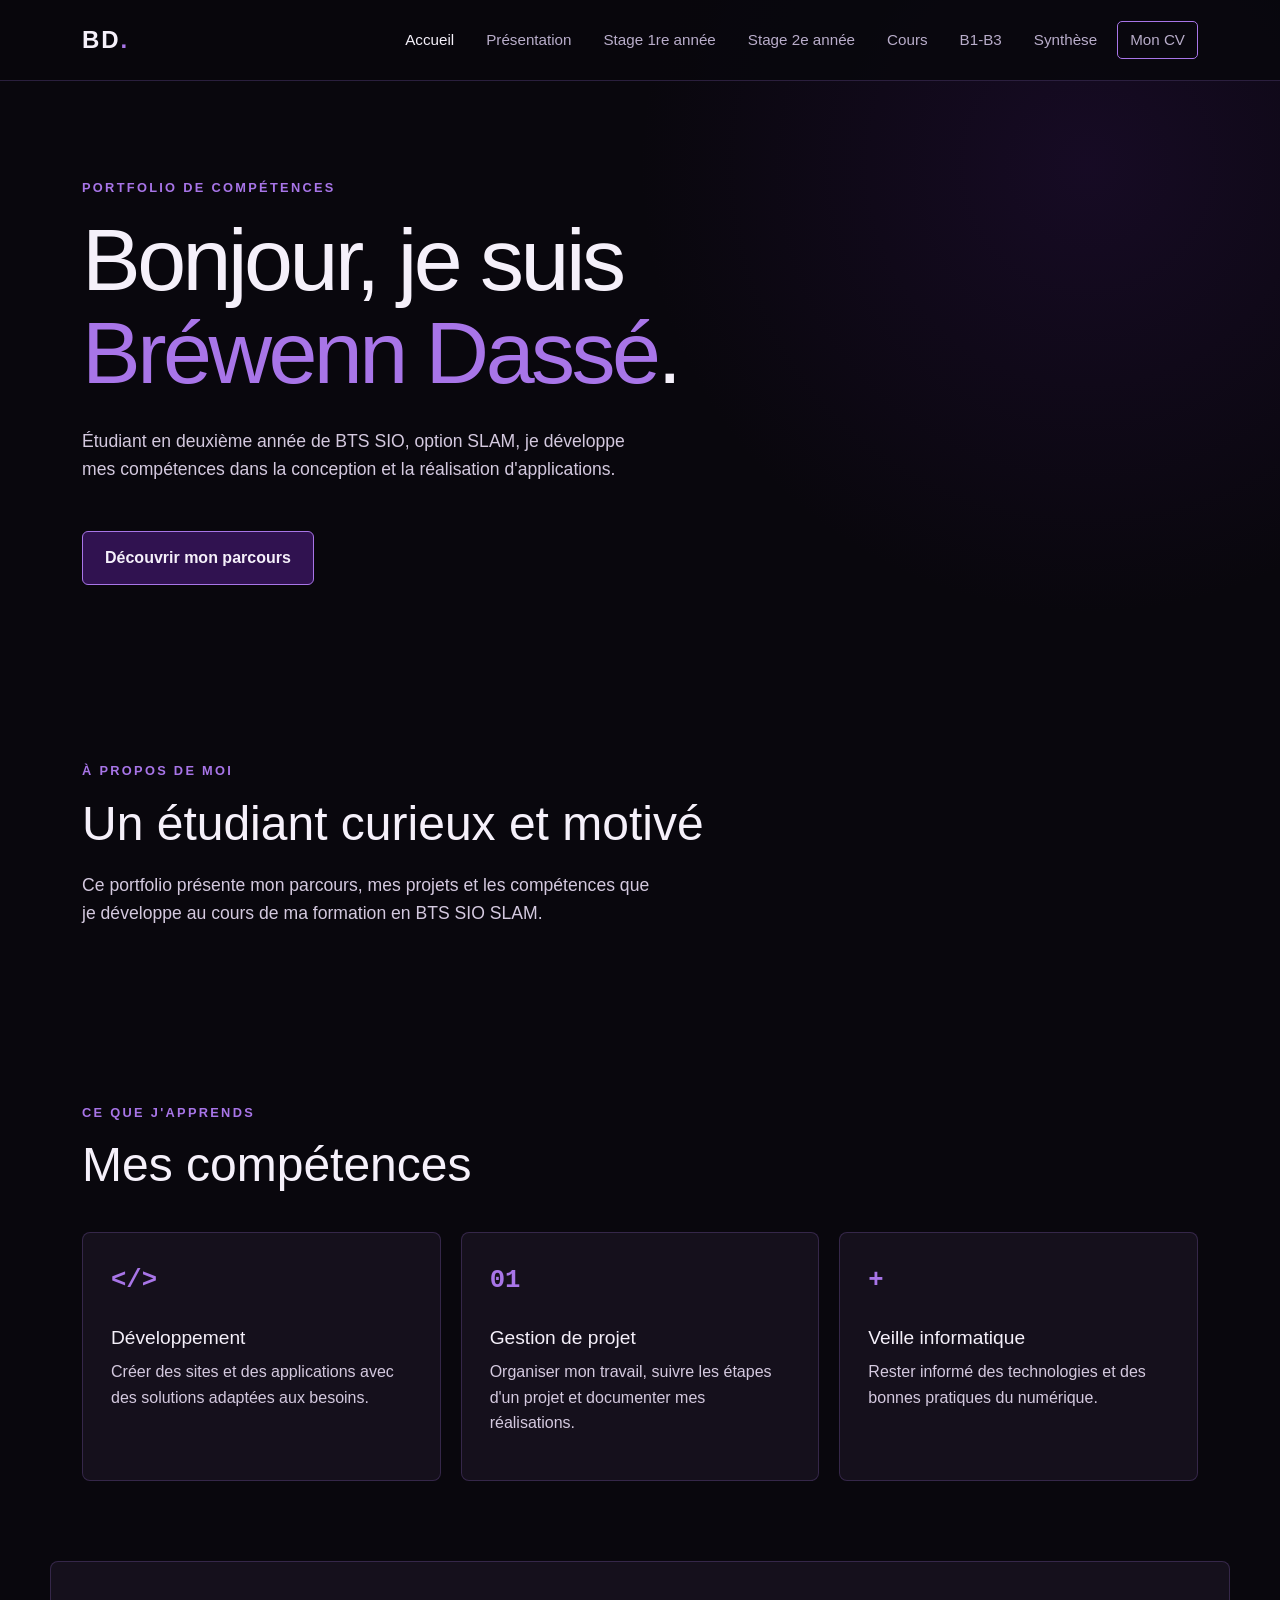
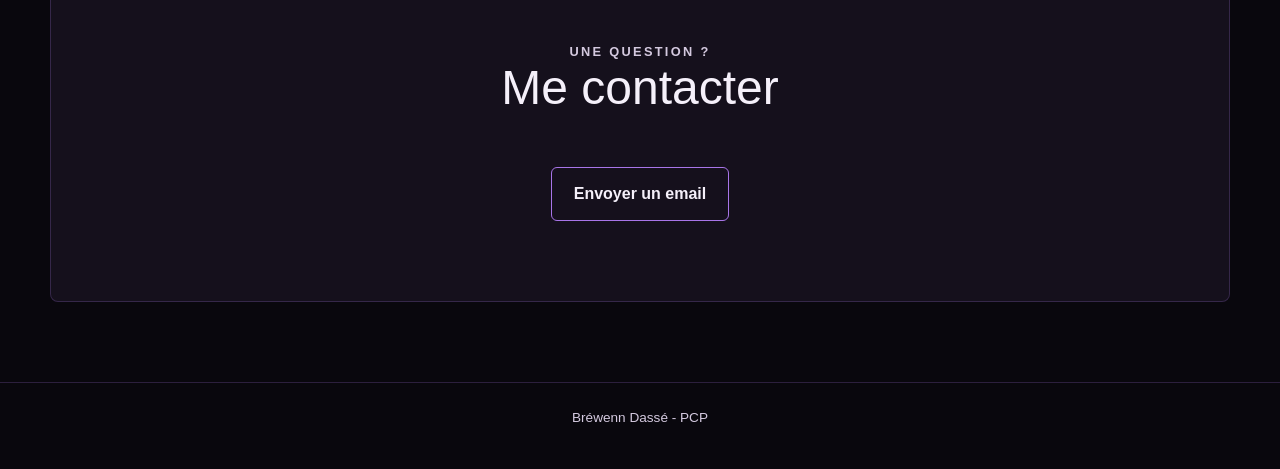
==== index.html @ d19f8ab7 "Modif Barre Recherche" ====
<!DOCTYPE html>
<html lang="fr">
<head>
    <meta charset="UTF-8">
    <meta name="viewport" content="width=device-width, initial-scale=1.0">
    <meta name="description" content="Portfolio de compétences de Bréwenn Dassé, étudiant en BTS SIO SLAM.">
    <title>Bréwenn Dassé | Portfolio de compétences</title>
    <link href="https://cdn.jsdelivr.net/npm/bootstrap@5.3.3/dist/css/bootstrap.min.css" rel="stylesheet">
    <link rel="stylesheet" href="style.css">
</head>

<body>
    <header class="site-header navbar navbar-expand-lg">
        <div class="container">
            <a class="logo navbar-brand" href="index.html">BD<span>.</span></a>
            <button class="navbar-toggler" type="button" data-bs-toggle="collapse" data-bs-target="#main-navigation" aria-controls="main-navigation" aria-expanded="false" aria-label="Afficher la navigation">
                <span class="navbar-toggler-icon"></span>
            </button>
            <nav class="collapse navbar-collapse" id="main-navigation" aria-label="Navigation principale">
                <div class="navbar-nav ms-auto align-items-lg-center gap-lg-2">
                    <a class="nav-link active" href="index.html" aria-current="page">Accueil</a>
                    <a class="nav-link" href="presentation.html">Présentation</a>
                    <a class="nav-link" href="stage-premiere-annee.html">Stage 1re année</a>
                    <a class="nav-link" href="stage-deuxieme-annee.html">Stage 2e année</a>
                    <a class="nav-link" href="cours.html">Cours</a>
                    <a class="nav-link" href="tableau-competences.html">B1-B3</a>
                    <a class="nav-link" href="tableau-synthese.html">Synthèse</a>
                    <a class="nav-cv nav-link" href="documents/CV_BrewennDasse.pdf" download>Mon CV</a>
                </div>
            </nav>
        </div>
    </header>

    <main>
        <section class="hero" id="accueil">
            <div class="hero-content">
                <p class="eyebrow">Portfolio de compétences</p>
                <h1>Bonjour, je suis <span>Bréwenn Dassé</span>.</h1>
                <p class="hero-text">
                    Étudiant en deuxième année de BTS SIO, option SLAM,
                    je développe mes compétences dans la conception et la
                    réalisation d'applications.
                </p>
                <a class="button" href="presentation.html">Découvrir mon parcours</a>
            </div>
        </section>

        <section class="section" id="profil">
            <p class="eyebrow">À propos de moi</p>
            <h2>Un étudiant curieux et motivé</h2>
            <p class="section-intro">
                Ce portfolio présente mon parcours, mes projets et les
                compétences que je développe au cours de ma formation en BTS
                SIO SLAM.
            </p>
        </section>

        <section class="section" id="competences">
            <p class="eyebrow">Ce que j'apprends</p>
            <h2>Mes compétences</h2>
            <div class="cards">
                <article class="card">
                    <div class="card-icon" aria-hidden="true">&lt;/&gt;</div>
                    <h3>Développement</h3>
                    <p>Créer des sites et des applications avec des solutions adaptées aux besoins.</p>
                </article>
                <article class="card">
                    <div class="card-icon" aria-hidden="true">01</div>
                    <h3>Gestion de projet</h3>
                    <p>Organiser mon travail, suivre les étapes d'un projet et documenter mes réalisations.</p>
                </article>
                <article class="card">
                    <div class="card-icon" aria-hidden="true">+</div>
                    <h3>Veille informatique</h3>
                    <p>Rester informé des technologies et des bonnes pratiques du numérique.</p>
                </article>
            </div>
        </section>

        <section class="contact section" id="contact">
            <p class="eyebrow">Une question ?</p>
            <h2>Me contacter</h2>
            <a class="button button-secondary" href="mailto:brewenndasse2@gmail.com">Envoyer un email</a>
        </section>
    </main>

    <footer class="site-footer">
        <p>Bréwenn Dassé - PCP</p>
    </footer>
    <script src="https://cdn.jsdelivr.net/npm/bootstrap@5.3.3/dist/js/bootstrap.bundle.min.js"></script>
</body>
</html>
---- style.css ----
:root {
    --background: #09070d;
    --surface: #15101c;
    --surface-light: #21172c;
    --violet: rgb(48, 18, 80);
    --violet-light: #a875e8;
    --text: #f5f0fa;
    --muted: #b9adca;
    --border: rgba(168, 117, 232, 0.22);
}

* {
    box-sizing: border-box;
    margin: 0;
    padding: 0;
}

html {
    scroll-behavior: smooth;
}

body {
    background:
        radial-gradient(circle at 85% 8%, rgba(48, 18, 80, 0.35), transparent 28rem),
        var(--background);
    color: var(--text);
    font-family: Arial, Helvetica, sans-serif;
    line-height: 1.6;
}

h1,
h2,
h3 {
    color: var(--text);
}

p {
    color: #d4c9df;
}

a {
    color: inherit;
    text-decoration: none;
}

.site-header {
    background: rgba(9, 7, 13, 0.88);
    border-bottom: 1px solid var(--border);
    padding: 16px 0;
    position: sticky;
    top: 0;
    z-index: 10;
}

.logo {
    color: var(--text);
    font-size: 1.5rem;
    font-weight: 700;
    letter-spacing: 0.08em;
}

.navbar-toggler {
    border-color: var(--border);
}

.navbar-toggler-icon {
    filter: invert(1);
}

.logo span,
h1 span {
    color: var(--violet-light);
}

.navbar .nav-link {
    align-items: center;
    color: var(--muted);
    display: flex;
    font-size: 0.95rem;
    justify-content: center;
    min-height: 38px;
    padding: 8px 12px !important;
    transition: color 0.2s ease;
    white-space: nowrap;
}

.navbar .nav-link:hover,
.navbar .nav-link:focus,
.navbar .nav-link.active {
    color: var(--text);
}

.nav-cv {
    align-items: center;
    border: 1px solid var(--violet-light);
    border-radius: 5px;
    color: var(--text);
    display: inline-flex !important;
    height: 38px;
    justify-content: center;
    min-width: 0;
    padding-left: 16px !important;
    padding-right: 16px !important;
    width: auto;
}

.page-main {
    margin: 0 auto;
    max-width: 1180px;
}

.page-heading {
    padding: 90px 32px 48px;
}

.page-heading h1 {
    font-size: clamp(2.8rem, 7vw, 5rem);
    margin-bottom: 24px;
}

.content-grid {
    display: grid;
    gap: 20px;
    grid-template-columns: repeat(3, 1fr);
    padding: 0 32px;
}

.content-grid .card h2 {
    font-size: 1.35rem;
}

.content-grid .card p + p {
    margin-top: 16px;
}

.content-placeholder {
    border-left: 2px solid var(--violet-light);
    color: #d4c9df;
    padding-left: 14px;
}

.section-small {
    padding-bottom: 80px;
}

.document-panel {
    background: linear-gradient(135deg, rgba(48, 18, 80, 0.65), var(--surface));
    border: 1px solid var(--border);
    border-radius: 12px;
    margin: 0 32px;
    max-width: 760px;
}

.document-icon {
    color: var(--violet-light);
    font-family: "Courier New", monospace;
    font-size: 1.4rem;
    font-weight: 700;
    letter-spacing: 0.12em;
    margin-bottom: 24px;
}

.skills-table-wrapper {
    margin: 0 32px;
    overflow-x: auto;
}

.skills-table {
    border-collapse: collapse;
    font-size: 0.8rem;
    min-width: 820px;
    width: 100%;
}

.skills-table th,
.skills-table td {
    border-bottom: 1px solid var(--border);
    padding: 8px 9px;
    text-align: left;
    vertical-align: top;
}

.skills-table thead th {
    background: var(--violet);
    color: var(--text);
    font-size: 0.7rem;
    letter-spacing: 0.06em;
    text-transform: uppercase;
}

.skills-table tbody tr {
    background: rgba(21, 16, 28, 0.85);
}

.skills-table tbody tr:nth-child(even) {
    background: rgba(33, 23, 44, 0.72);
}

.skills-table tbody tr:hover {
    background: rgba(48, 18, 80, 0.72);
}

.skills-table td {
    color: #d4c9df;
}

.skills-table td:nth-child(2) {
    color: var(--text);
    font-weight: 700;
}

.block-separator th,
.block-separator td {
    border-top: 2px solid var(--violet-light);
}

.block-badge {
    background: var(--violet);
    border: 1px solid var(--violet-light);
    border-radius: 5px;
    color: var(--text);
    display: inline-block;
    font-size: 0.7rem;
    padding: 2px 5px;
}

.option-label {
    background: rgba(168, 117, 232, 0.18);
    border: 1px solid var(--border);
    border-radius: 4px;
    color: var(--violet-light);
    font-size: 0.7rem;
    margin-left: 6px;
    padding: 2px 5px;
    white-space: nowrap;
}

.to-complete {
    color: var(--violet-light) !important;
    font-style: italic;
}

.hero {
    align-items: center;
    display: flex;
    gap: 48px;
    justify-content: space-between;
    margin: 0 auto;
    max-width: 1180px;
    min-height: 600px;
    padding: 80px 32px;
}

.hero-content,
.page-heading,
.section {
    animation: appear 0.7s ease both;
}

.hero-content {
    max-width: 680px;
}

.eyebrow {
    color: var(--violet-light);
    font-size: 0.8rem;
    font-weight: 700;
    letter-spacing: 0.18em;
    margin-bottom: 16px;
    text-transform: uppercase;
}

h1 {
    font-size: clamp(2.8rem, 7vw, 5.5rem);
    letter-spacing: -0.04em;
    line-height: 1.05;
    margin-bottom: 28px;
}

.hero-text,
.section-intro {
    color: #d4c9df;
    font-size: 1.1rem;
    max-width: 580px;
}

.button {
    background: var(--violet);
    border: 1px solid var(--violet-light);
    border-radius: 6px;
    display: inline-block;
    font-weight: 700;
    margin-top: 32px;
    padding: 13px 22px;
    transition: background 0.2s ease, transform 0.2s ease;
}

.button:hover,
.button:focus {
    background: #4d1d7e;
    transform: translateY(-2px);
}

.hero-decoration {
    align-items: center;
    background: linear-gradient(135deg, var(--violet), #160c22);
    border: 1px solid var(--border);
    border-radius: 50%;
    display: flex;
    height: 260px;
    justify-content: center;
    min-width: 260px;
    transform: rotate(8deg);
}

.hero-decoration span {
    color: var(--violet-light);
    font-family: "Courier New", monospace;
    font-size: 4rem;
    font-weight: 700;
    transform: rotate(-8deg);
}

.section {
    margin: 0 auto;
    max-width: 1180px;
    padding: 80px 32px;
}

h2 {
    font-size: clamp(2rem, 4vw, 3rem);
    line-height: 1.1;
    margin-bottom: 20px;
}

.cards {
    display: grid;
    gap: 20px;
    grid-template-columns: repeat(3, 1fr);
    margin-top: 40px;
}

.card {
    background: var(--surface);
    border: 1px solid var(--border);
    border-radius: 8px;
    padding: 28px;
    transition: border-color 0.2s ease, transform 0.2s ease, box-shadow 0.2s ease;
}

.card:hover {
    border-color: rgba(168, 117, 232, 0.65);
    box-shadow: 0 16px 40px rgba(0, 0, 0, 0.25);
    transform: translateY(-5px);
}

.card-icon {
    color: var(--violet-light);
    font-family: "Courier New", monospace;
    font-size: 1.6rem;
    font-weight: 700;
    margin-bottom: 24px;
}

h3 {
    font-size: 1.2rem;
    margin-bottom: 10px;
}

.card p,
.contact p {
    color: #d4c9df;
}

.contact {
    background: var(--surface);
    border: 1px solid var(--border);
    border-radius: 8px;
    margin-bottom: 80px;
    text-align: center;
}

.contact p {
    margin: 0 auto;
    max-width: 500px;
}

.button-secondary {
    background: transparent;
}

.site-footer {
    border-top: 1px solid var(--border);
    color: var(--muted);
    font-size: 0.85rem;
    padding: 24px 32px;
    text-align: center;
}

@keyframes appear {
    from {
        opacity: 0;
        transform: translateY(12px);
    }

    to {
        opacity: 1;
        transform: translateY(0);
    }
}

@media (max-width: 700px) {
    .site-header {
        padding: 12px 0;
    }

    .page-heading {
        padding: 64px 20px 36px;
    }

    .content-grid {
        grid-template-columns: 1fr;
        padding: 0 20px;
    }

    .skills-table-wrapper {
        margin: 0 20px;
    }

    .hero {
        flex-direction: column;
        min-height: auto;
        padding: 72px 20px;
    }

    .hero-decoration {
        align-self: flex-start;
        height: 180px;
        min-width: 180px;
    }

    .hero-decoration span {
        font-size: 2.8rem;
    }

    .section {
        padding: 56px 20px;
    }

    .cards {
        grid-template-columns: 1fr;
    }

    .contact {
        margin: 0 20px 56px;
    }
}
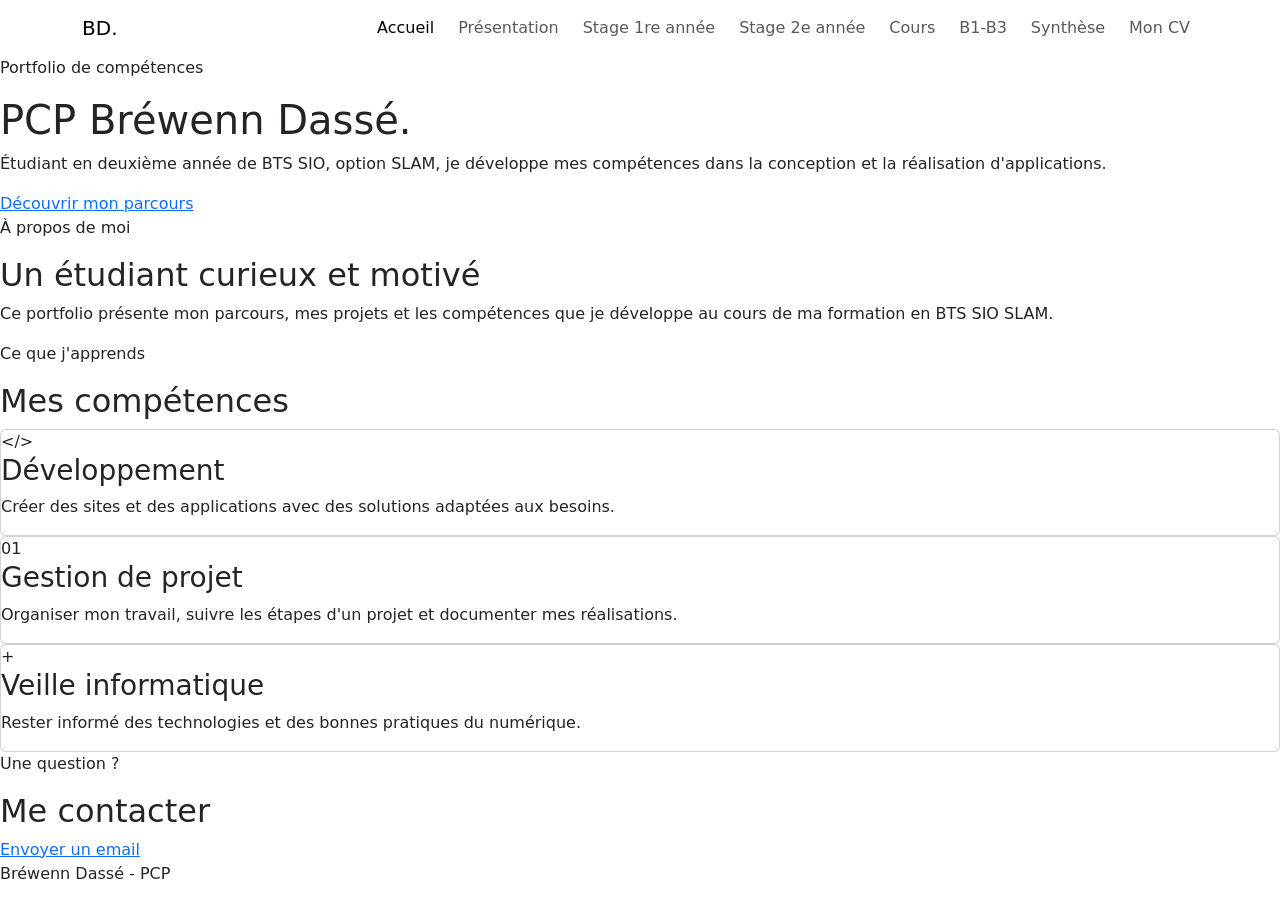
==== commit 5bd8c5a9: "CHangement Index" ====
--- a/index.html
+++ b/index.html
@@ -35,7 +35,7 @@
         <section class="hero" id="accueil">
             <div class="hero-content">
                 <p class="eyebrow">Portfolio de compétences</p>
-                <h1>Bonjour, je suis <span>Bréwenn Dassé</span>.</h1>
+                <h1>PCP <span>Bréwenn Dassé</span>.</h1>
                 <p class="hero-text">
                     Étudiant en deuxième année de BTS SIO, option SLAM,
                     je développe mes compétences dans la conception et la
--- a/style.css
+++ b/style.css
@@ -1,4 +1,4 @@
-:root {
+/* :root {
     --background: #09070d;
     --surface: #15101c;
     --surface-light: #21172c;
@@ -454,4 +454,4 @@
     .contact {
         margin: 0 20px 56px;
     }
-}
+} */
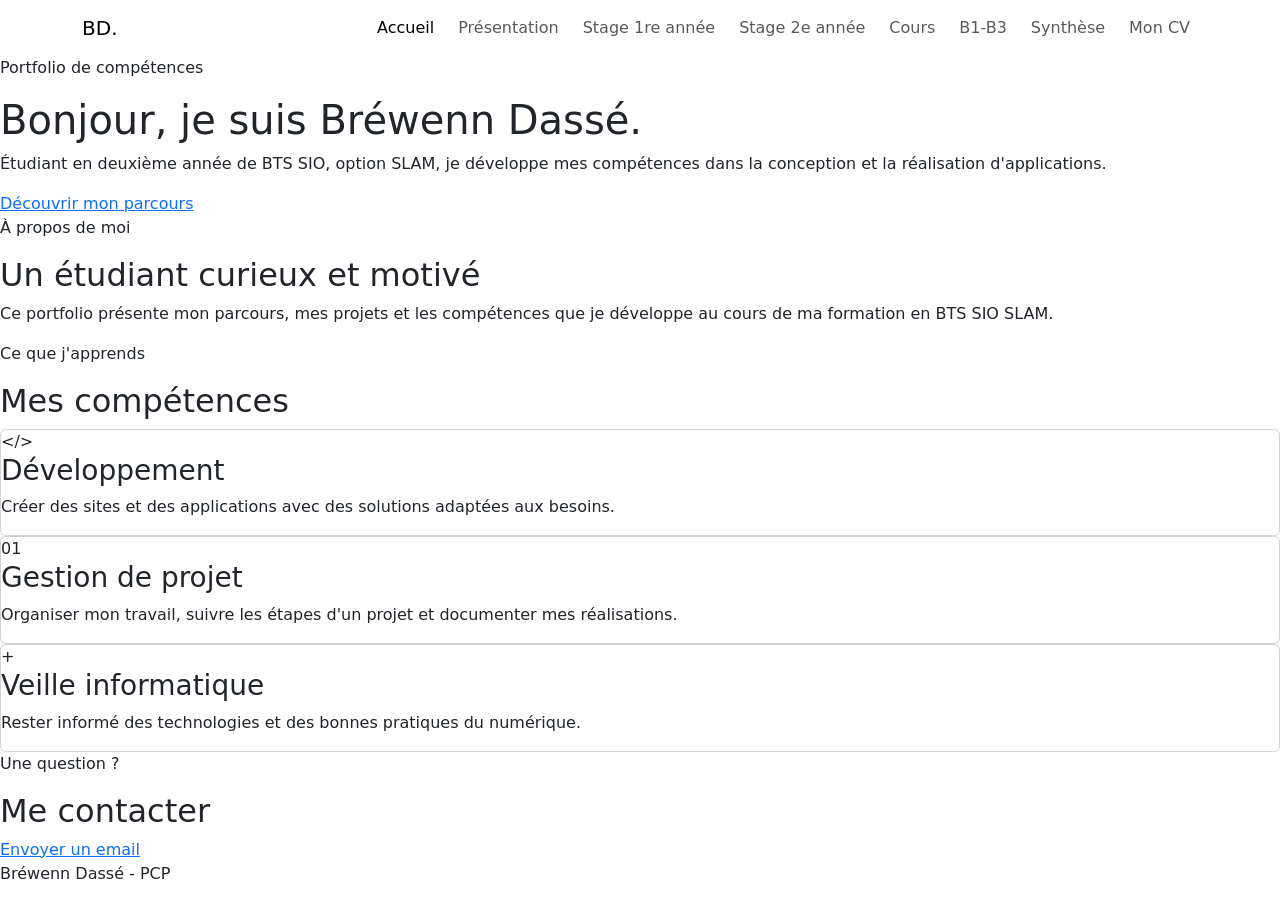
==== commit 4eb9c7d0: "CHangement index" ====
--- a/index.html
+++ b/index.html
@@ -35,7 +35,7 @@
         <section class="hero" id="accueil">
             <div class="hero-content">
                 <p class="eyebrow">Portfolio de compétences</p>
-                <h1>PCP <span>Bréwenn Dassé</span>.</h1>
+                <h1>Bonjour, je suis <span>Bréwenn Dassé</span>.</h1>
                 <p class="hero-text">
                     Étudiant en deuxième année de BTS SIO, option SLAM,
                     je développe mes compétences dans la conception et la
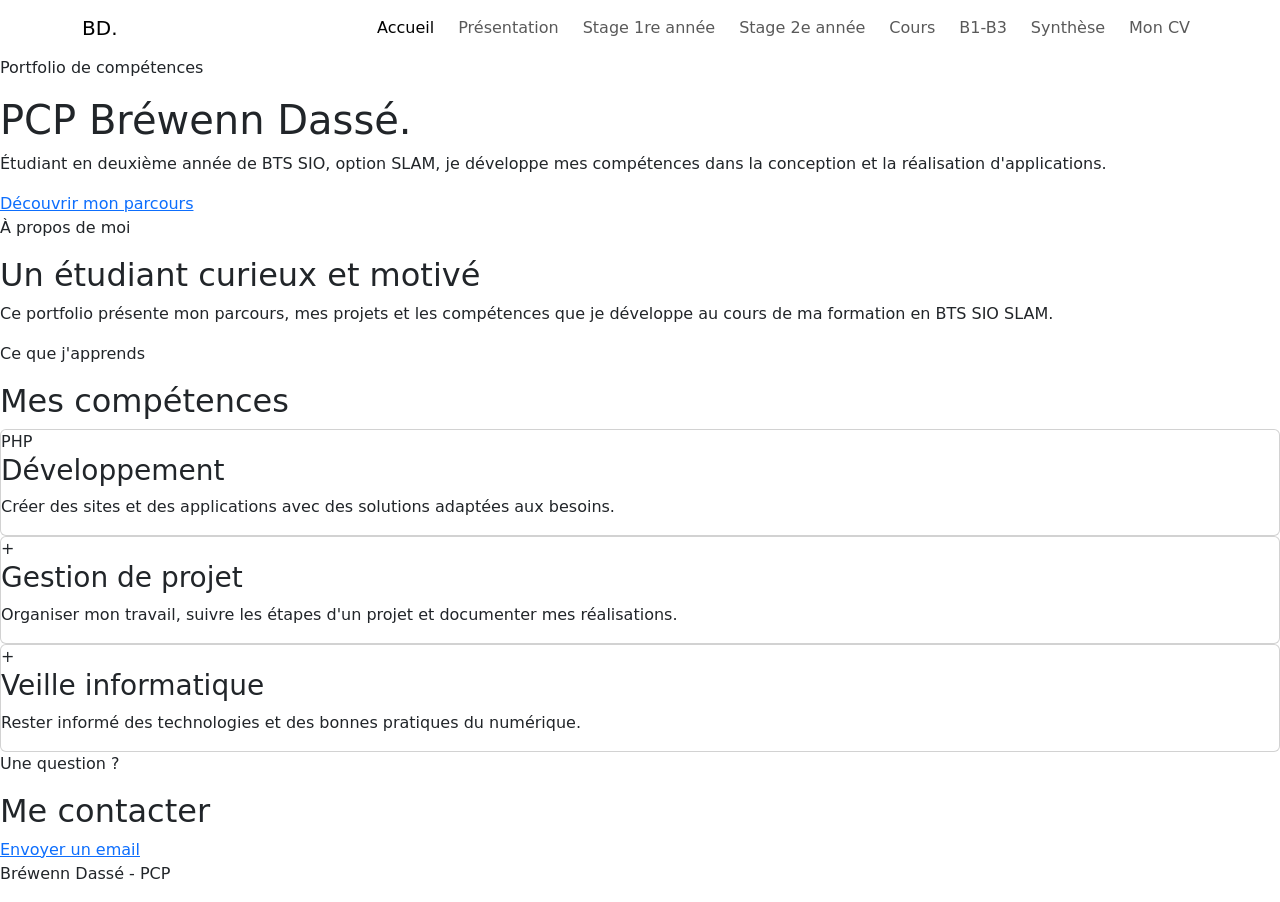
==== commit 96cedfe1: "Index" ====
--- a/index.html
+++ b/index.html
@@ -35,7 +35,7 @@
         <section class="hero" id="accueil">
             <div class="hero-content">
                 <p class="eyebrow">Portfolio de compétences</p>
-                <h1>Bonjour, je suis <span>Bréwenn Dassé</span>.</h1>
+                <h1>PCP <span>Bréwenn Dassé</span>.</h1>
                 <p class="hero-text">
                     Étudiant en deuxième année de BTS SIO, option SLAM,
                     je développe mes compétences dans la conception et la
@@ -60,12 +60,12 @@
             <h2>Mes compétences</h2>
             <div class="cards">
                 <article class="card">
-                    <div class="card-icon" aria-hidden="true">&lt;/&gt;</div>
+                    <div class="card-icon" aria-hidden="true">PHP</div>
                     <h3>Développement</h3>
                     <p>Créer des sites et des applications avec des solutions adaptées aux besoins.</p>
                 </article>
                 <article class="card">
-                    <div class="card-icon" aria-hidden="true">01</div>
+                    <div class="card-icon" aria-hidden="true">+</div>
                     <h3>Gestion de projet</h3>
                     <p>Organiser mon travail, suivre les étapes d'un projet et documenter mes réalisations.</p>
                 </article>
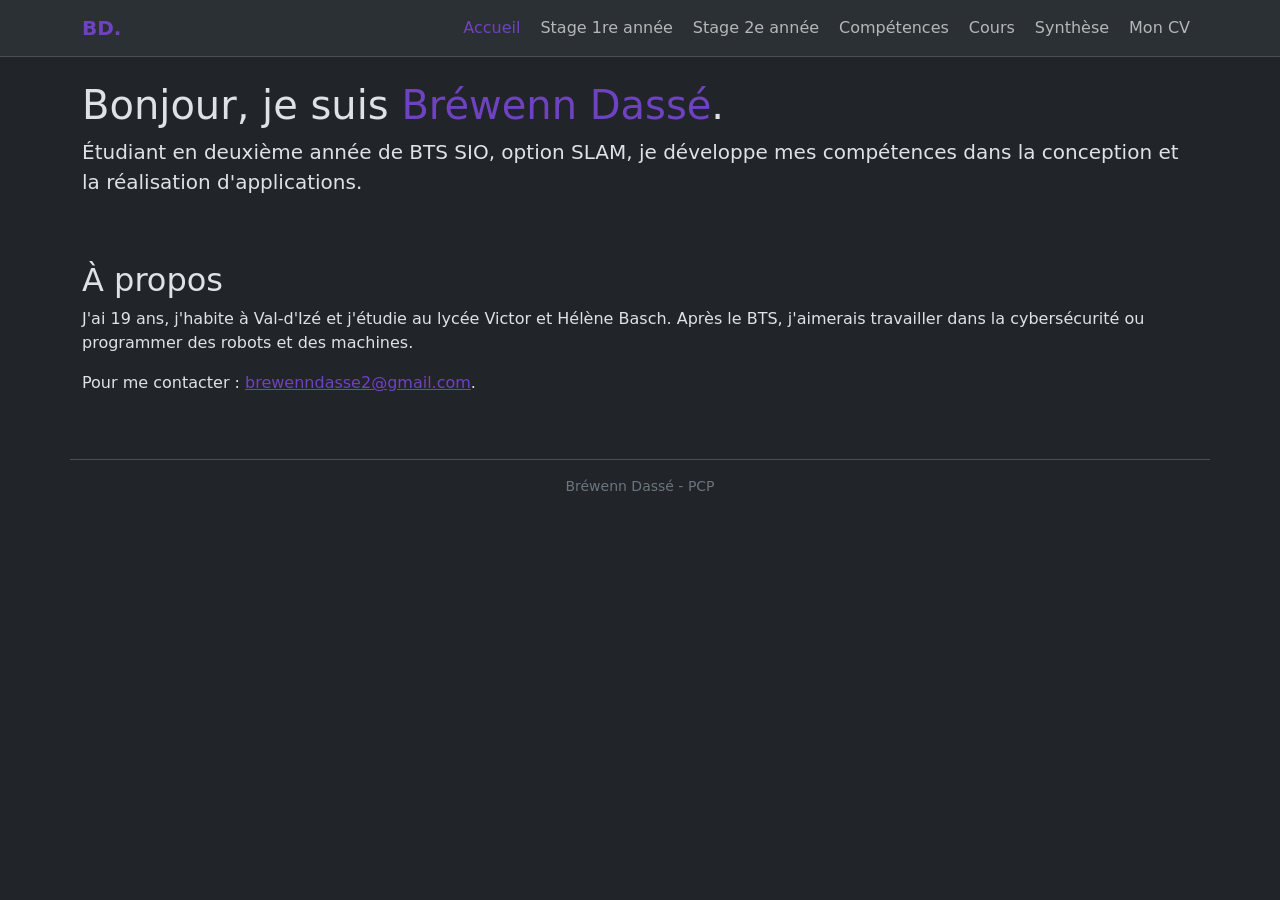
==== commit efd85711: "Refonte" ====
--- a/index.html
+++ b/index.html
@@ -1,5 +1,5 @@
 <!DOCTYPE html>
-<html lang="fr">
+<html lang="fr" data-bs-theme="dark">
 <head>
     <meta charset="UTF-8">
     <meta name="viewport" content="width=device-width, initial-scale=1.0">
@@ -8,84 +8,46 @@
     <link href="https://cdn.jsdelivr.net/npm/bootstrap@5.3.3/dist/css/bootstrap.min.css" rel="stylesheet">
     <link rel="stylesheet" href="style.css">
 </head>
-
 <body>
-    <header class="site-header navbar navbar-expand-lg">
+    <header class="navbar navbar-expand-xl bg-body-tertiary border-bottom py-2">
         <div class="container">
-            <a class="logo navbar-brand" href="index.html">BD<span>.</span></a>
+            <a class="navbar-brand fw-semibold text-primary" href="index.html">BD.</a>
             <button class="navbar-toggler" type="button" data-bs-toggle="collapse" data-bs-target="#main-navigation" aria-controls="main-navigation" aria-expanded="false" aria-label="Afficher la navigation">
                 <span class="navbar-toggler-icon"></span>
             </button>
             <nav class="collapse navbar-collapse" id="main-navigation" aria-label="Navigation principale">
-                <div class="navbar-nav ms-auto align-items-lg-center gap-lg-2">
-                    <a class="nav-link active" href="index.html" aria-current="page">Accueil</a>
-                    <a class="nav-link" href="presentation.html">Présentation</a>
+                <div class="navbar-nav ms-auto align-items-xl-center gap-1">
+                    <a class="nav-link active text-primary" href="index.html" aria-current="page">Accueil</a>
                     <a class="nav-link" href="stage-premiere-annee.html">Stage 1re année</a>
                     <a class="nav-link" href="stage-deuxieme-annee.html">Stage 2e année</a>
+                    <a class="nav-link" href="competences.html">Compétences</a>
                     <a class="nav-link" href="cours.html">Cours</a>
-                    <a class="nav-link" href="tableau-competences.html">B1-B3</a>
                     <a class="nav-link" href="tableau-synthese.html">Synthèse</a>
-                    <a class="nav-cv nav-link" href="documents/CV_BrewennDasse.pdf" download>Mon CV</a>
+                    <a class="nav-link" href="documents/CV_BrewennDasse.pdf" download>Mon CV</a>
                 </div>
             </nav>
         </div>
     </header>
 
     <main>
-        <section class="hero" id="accueil">
-            <div class="hero-content">
-                <p class="eyebrow">Portfolio de compétences</p>
-                <h1>PCP <span>Bréwenn Dassé</span>.</h1>
-                <p class="hero-text">
-                    Étudiant en deuxième année de BTS SIO, option SLAM,
-                    je développe mes compétences dans la conception et la
-                    réalisation d'applications.
-                </p>
-                <a class="button" href="presentation.html">Découvrir mon parcours</a>
-            </div>
-        </section>
-
-        <section class="section" id="profil">
-            <p class="eyebrow">À propos de moi</p>
-            <h2>Un étudiant curieux et motivé</h2>
-            <p class="section-intro">
-                Ce portfolio présente mon parcours, mes projets et les
-                compétences que je développe au cours de ma formation en BTS
-                SIO SLAM.
+        <section class="container py-4" id="accueil">
+            <h1>Bonjour, je suis <span class="text-primary">Bréwenn Dassé</span>.</h1>
+            <p class="lead">
+                Étudiant en deuxième année de BTS SIO, option SLAM,
+                je développe mes compétences dans la conception et la
+                réalisation d'applications.
             </p>
         </section>
 
-        <section class="section" id="competences">
-            <p class="eyebrow">Ce que j'apprends</p>
-            <h2>Mes compétences</h2>
-            <div class="cards">
-                <article class="card">
-                    <div class="card-icon" aria-hidden="true">PHP</div>
-                    <h3>Développement</h3>
-                    <p>Créer des sites et des applications avec des solutions adaptées aux besoins.</p>
-                </article>
-                <article class="card">
-                    <div class="card-icon" aria-hidden="true">+</div>
-                    <h3>Gestion de projet</h3>
-                    <p>Organiser mon travail, suivre les étapes d'un projet et documenter mes réalisations.</p>
-                </article>
-                <article class="card">
-                    <div class="card-icon" aria-hidden="true">+</div>
-                    <h3>Veille informatique</h3>
-                    <p>Rester informé des technologies et des bonnes pratiques du numérique.</p>
-                </article>
-            </div>
-        </section>
-
-        <section class="contact section" id="contact">
-            <p class="eyebrow">Une question ?</p>
-            <h2>Me contacter</h2>
-            <a class="button button-secondary" href="mailto:brewenndasse2@gmail.com">Envoyer un email</a>
+        <section class="container py-4" id="profil">
+            <h2>À propos</h2>
+            <p>J'ai 19 ans, j'habite à Val-d'Izé et j'étudie au lycée Victor et Hélène Basch. Après le BTS, j'aimerais travailler dans la cybersécurité ou programmer des robots et des machines.</p>
+            <p>Pour me contacter : <a href="mailto:brewenndasse2@gmail.com">brewenndasse2@gmail.com</a>.</p>
         </section>
     </main>
 
-    <footer class="site-footer">
-        <p>Bréwenn Dassé - PCP</p>
+    <footer class="container border-top mt-4 py-3 text-center text-secondary small">
+        <p class="mb-0">Bréwenn Dassé - PCP</p>
     </footer>
     <script src="https://cdn.jsdelivr.net/npm/bootstrap@5.3.3/dist/js/bootstrap.bundle.min.js"></script>
 </body>
--- a/style.css
+++ b/style.css
@@ -1,457 +1,30 @@
-/* :root {
-    --background: #09070d;
-    --surface: #15101c;
-    --surface-light: #21172c;
-    --violet: rgb(48, 18, 80);
-    --violet-light: #a875e8;
-    --text: #f5f0fa;
-    --muted: #b9adca;
-    --border: rgba(168, 117, 232, 0.22);
+:root {
+    --bs-primary: #6f42c1;
+    --bs-primary-rgb: 111, 66, 193;
+    --bs-link-color: #6f42c1;
+    --bs-link-color-rgb: 111, 66, 193;
+    --bs-link-hover-color: #59359a;
+    --bs-link-hover-color-rgb: 89, 53, 154;
 }
 
-* {
-    box-sizing: border-box;
-    margin: 0;
-    padding: 0;
+.btn-primary {
+    --bs-btn-bg: #6f42c1;
+    --bs-btn-border-color: #6f42c1;
+    --bs-btn-hover-bg: #5a32a3;
+    --bs-btn-hover-border-color: #542f99;
+    --bs-btn-active-bg: #542f99;
+    --bs-btn-active-border-color: #4f2c91;
+    --bs-btn-disabled-bg: #6f42c1;
+    --bs-btn-disabled-border-color: #6f42c1;
 }
 
-html {
-    scroll-behavior: smooth;
+.btn-outline-primary {
+    --bs-btn-color: #6f42c1;
+    --bs-btn-border-color: #6f42c1;
+    --bs-btn-hover-bg: #6f42c1;
+    --bs-btn-hover-border-color: #6f42c1;
+    --bs-btn-active-bg: #6f42c1;
+    --bs-btn-active-border-color: #6f42c1;
+    --bs-btn-disabled-color: #6f42c1;
+    --bs-btn-disabled-border-color: #6f42c1;
 }
-
-body {
-    background:
-        radial-gradient(circle at 85% 8%, rgba(48, 18, 80, 0.35), transparent 28rem),
-        var(--background);
-    color: var(--text);
-    font-family: Arial, Helvetica, sans-serif;
-    line-height: 1.6;
-}
-
-h1,
-h2,
-h3 {
-    color: var(--text);
-}
-
-p {
-    color: #d4c9df;
-}
-
-a {
-    color: inherit;
-    text-decoration: none;
-}
-
-.site-header {
-    background: rgba(9, 7, 13, 0.88);
-    border-bottom: 1px solid var(--border);
-    padding: 16px 0;
-    position: sticky;
-    top: 0;
-    z-index: 10;
-}
-
-.logo {
-    color: var(--text);
-    font-size: 1.5rem;
-    font-weight: 700;
-    letter-spacing: 0.08em;
-}
-
-.navbar-toggler {
-    border-color: var(--border);
-}
-
-.navbar-toggler-icon {
-    filter: invert(1);
-}
-
-.logo span,
-h1 span {
-    color: var(--violet-light);
-}
-
-.navbar .nav-link {
-    align-items: center;
-    color: var(--muted);
-    display: flex;
-    font-size: 0.95rem;
-    justify-content: center;
-    min-height: 38px;
-    padding: 8px 12px !important;
-    transition: color 0.2s ease;
-    white-space: nowrap;
-}
-
-.navbar .nav-link:hover,
-.navbar .nav-link:focus,
-.navbar .nav-link.active {
-    color: var(--text);
-}
-
-.nav-cv {
-    align-items: center;
-    border: 1px solid var(--violet-light);
-    border-radius: 5px;
-    color: var(--text);
-    display: inline-flex !important;
-    height: 38px;
-    justify-content: center;
-    min-width: 0;
-    padding-left: 16px !important;
-    padding-right: 16px !important;
-    width: auto;
-}
-
-.page-main {
-    margin: 0 auto;
-    max-width: 1180px;
-}
-
-.page-heading {
-    padding: 90px 32px 48px;
-}
-
-.page-heading h1 {
-    font-size: clamp(2.8rem, 7vw, 5rem);
-    margin-bottom: 24px;
-}
-
-.content-grid {
-    display: grid;
-    gap: 20px;
-    grid-template-columns: repeat(3, 1fr);
-    padding: 0 32px;
-}
-
-.content-grid .card h2 {
-    font-size: 1.35rem;
-}
-
-.content-grid .card p + p {
-    margin-top: 16px;
-}
-
-.content-placeholder {
-    border-left: 2px solid var(--violet-light);
-    color: #d4c9df;
-    padding-left: 14px;
-}
-
-.section-small {
-    padding-bottom: 80px;
-}
-
-.document-panel {
-    background: linear-gradient(135deg, rgba(48, 18, 80, 0.65), var(--surface));
-    border: 1px solid var(--border);
-    border-radius: 12px;
-    margin: 0 32px;
-    max-width: 760px;
-}
-
-.document-icon {
-    color: var(--violet-light);
-    font-family: "Courier New", monospace;
-    font-size: 1.4rem;
-    font-weight: 700;
-    letter-spacing: 0.12em;
-    margin-bottom: 24px;
-}
-
-.skills-table-wrapper {
-    margin: 0 32px;
-    overflow-x: auto;
-}
-
-.skills-table {
-    border-collapse: collapse;
-    font-size: 0.8rem;
-    min-width: 820px;
-    width: 100%;
-}
-
-.skills-table th,
-.skills-table td {
-    border-bottom: 1px solid var(--border);
-    padding: 8px 9px;
-    text-align: left;
-    vertical-align: top;
-}
-
-.skills-table thead th {
-    background: var(--violet);
-    color: var(--text);
-    font-size: 0.7rem;
-    letter-spacing: 0.06em;
-    text-transform: uppercase;
-}
-
-.skills-table tbody tr {
-    background: rgba(21, 16, 28, 0.85);
-}
-
-.skills-table tbody tr:nth-child(even) {
-    background: rgba(33, 23, 44, 0.72);
-}
-
-.skills-table tbody tr:hover {
-    background: rgba(48, 18, 80, 0.72);
-}
-
-.skills-table td {
-    color: #d4c9df;
-}
-
-.skills-table td:nth-child(2) {
-    color: var(--text);
-    font-weight: 700;
-}
-
-.block-separator th,
-.block-separator td {
-    border-top: 2px solid var(--violet-light);
-}
-
-.block-badge {
-    background: var(--violet);
-    border: 1px solid var(--violet-light);
-    border-radius: 5px;
-    color: var(--text);
-    display: inline-block;
-    font-size: 0.7rem;
-    padding: 2px 5px;
-}
-
-.option-label {
-    background: rgba(168, 117, 232, 0.18);
-    border: 1px solid var(--border);
-    border-radius: 4px;
-    color: var(--violet-light);
-    font-size: 0.7rem;
-    margin-left: 6px;
-    padding: 2px 5px;
-    white-space: nowrap;
-}
-
-.to-complete {
-    color: var(--violet-light) !important;
-    font-style: italic;
-}
-
-.hero {
-    align-items: center;
-    display: flex;
-    gap: 48px;
-    justify-content: space-between;
-    margin: 0 auto;
-    max-width: 1180px;
-    min-height: 600px;
-    padding: 80px 32px;
-}
-
-.hero-content,
-.page-heading,
-.section {
-    animation: appear 0.7s ease both;
-}
-
-.hero-content {
-    max-width: 680px;
-}
-
-.eyebrow {
-    color: var(--violet-light);
-    font-size: 0.8rem;
-    font-weight: 700;
-    letter-spacing: 0.18em;
-    margin-bottom: 16px;
-    text-transform: uppercase;
-}
-
-h1 {
-    font-size: clamp(2.8rem, 7vw, 5.5rem);
-    letter-spacing: -0.04em;
-    line-height: 1.05;
-    margin-bottom: 28px;
-}
-
-.hero-text,
-.section-intro {
-    color: #d4c9df;
-    font-size: 1.1rem;
-    max-width: 580px;
-}
-
-.button {
-    background: var(--violet);
-    border: 1px solid var(--violet-light);
-    border-radius: 6px;
-    display: inline-block;
-    font-weight: 700;
-    margin-top: 32px;
-    padding: 13px 22px;
-    transition: background 0.2s ease, transform 0.2s ease;
-}
-
-.button:hover,
-.button:focus {
-    background: #4d1d7e;
-    transform: translateY(-2px);
-}
-
-.hero-decoration {
-    align-items: center;
-    background: linear-gradient(135deg, var(--violet), #160c22);
-    border: 1px solid var(--border);
-    border-radius: 50%;
-    display: flex;
-    height: 260px;
-    justify-content: center;
-    min-width: 260px;
-    transform: rotate(8deg);
-}
-
-.hero-decoration span {
-    color: var(--violet-light);
-    font-family: "Courier New", monospace;
-    font-size: 4rem;
-    font-weight: 700;
-    transform: rotate(-8deg);
-}
-
-.section {
-    margin: 0 auto;
-    max-width: 1180px;
-    padding: 80px 32px;
-}
-
-h2 {
-    font-size: clamp(2rem, 4vw, 3rem);
-    line-height: 1.1;
-    margin-bottom: 20px;
-}
-
-.cards {
-    display: grid;
-    gap: 20px;
-    grid-template-columns: repeat(3, 1fr);
-    margin-top: 40px;
-}
-
-.card {
-    background: var(--surface);
-    border: 1px solid var(--border);
-    border-radius: 8px;
-    padding: 28px;
-    transition: border-color 0.2s ease, transform 0.2s ease, box-shadow 0.2s ease;
-}
-
-.card:hover {
-    border-color: rgba(168, 117, 232, 0.65);
-    box-shadow: 0 16px 40px rgba(0, 0, 0, 0.25);
-    transform: translateY(-5px);
-}
-
-.card-icon {
-    color: var(--violet-light);
-    font-family: "Courier New", monospace;
-    font-size: 1.6rem;
-    font-weight: 700;
-    margin-bottom: 24px;
-}
-
-h3 {
-    font-size: 1.2rem;
-    margin-bottom: 10px;
-}
-
-.card p,
-.contact p {
-    color: #d4c9df;
-}
-
-.contact {
-    background: var(--surface);
-    border: 1px solid var(--border);
-    border-radius: 8px;
-    margin-bottom: 80px;
-    text-align: center;
-}
-
-.contact p {
-    margin: 0 auto;
-    max-width: 500px;
-}
-
-.button-secondary {
-    background: transparent;
-}
-
-.site-footer {
-    border-top: 1px solid var(--border);
-    color: var(--muted);
-    font-size: 0.85rem;
-    padding: 24px 32px;
-    text-align: center;
-}
-
-@keyframes appear {
-    from {
-        opacity: 0;
-        transform: translateY(12px);
-    }
-
-    to {
-        opacity: 1;
-        transform: translateY(0);
-    }
-}
-
-@media (max-width: 700px) {
-    .site-header {
-        padding: 12px 0;
-    }
-
-    .page-heading {
-        padding: 64px 20px 36px;
-    }
-
-    .content-grid {
-        grid-template-columns: 1fr;
-        padding: 0 20px;
-    }
-
-    .skills-table-wrapper {
-        margin: 0 20px;
-    }
-
-    .hero {
-        flex-direction: column;
-        min-height: auto;
-        padding: 72px 20px;
-    }
-
-    .hero-decoration {
-        align-self: flex-start;
-        height: 180px;
-        min-width: 180px;
-    }
-
-    .hero-decoration span {
-        font-size: 2.8rem;
-    }
-
-    .section {
-        padding: 56px 20px;
-    }
-
-    .cards {
-        grid-template-columns: 1fr;
-    }
-
-    .contact {
-        margin: 0 20px 56px;
-    }
-} */
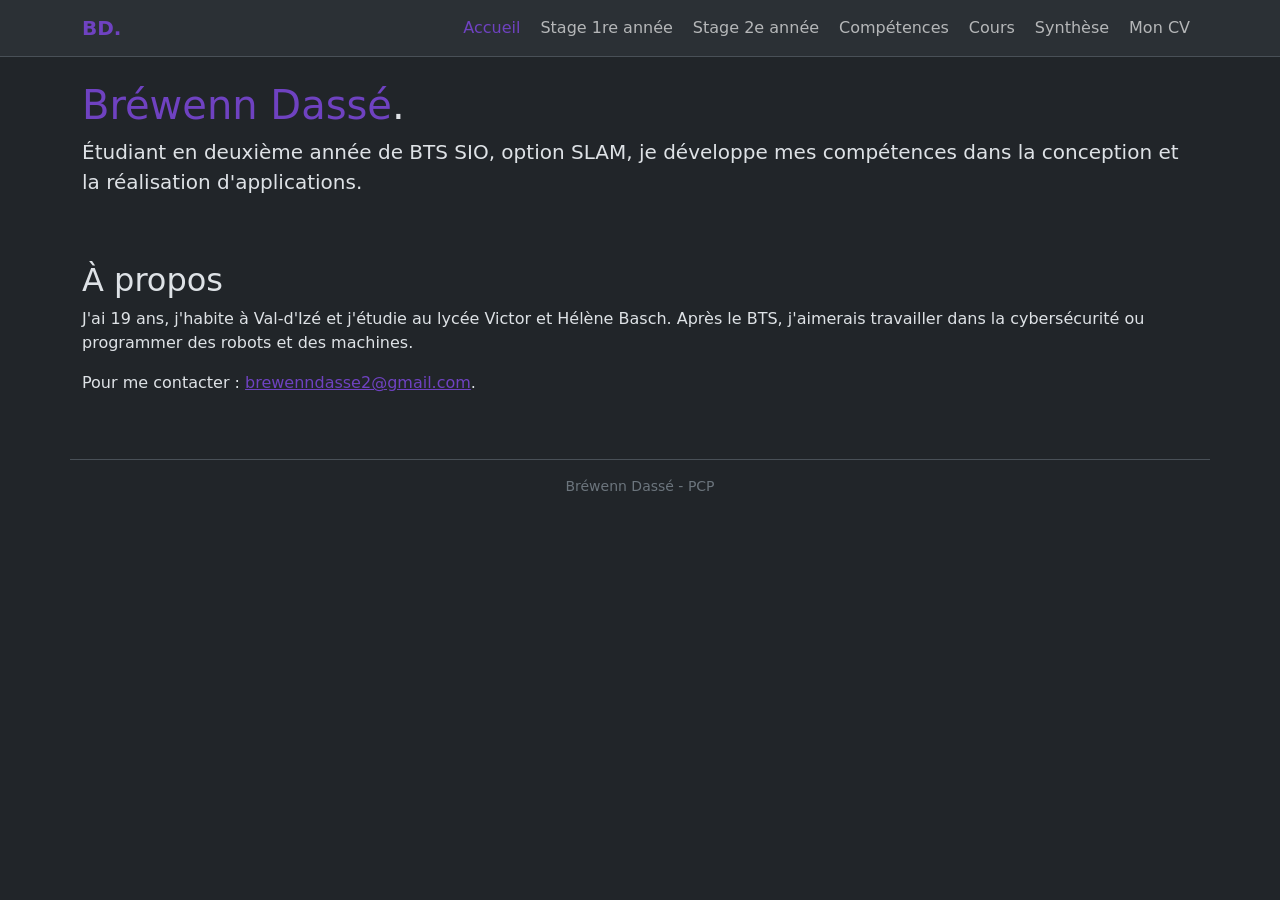
==== commit ba1eb473: "Modif" ====
--- a/index.html
+++ b/index.html
@@ -31,7 +31,7 @@
 
     <main>
         <section class="container py-4" id="accueil">
-            <h1>Bonjour, je suis <span class="text-primary">Bréwenn Dassé</span>.</h1>
+            <h1><span class="text-primary">Bréwenn Dassé</span>.</h1>
             <p class="lead">
                 Étudiant en deuxième année de BTS SIO, option SLAM,
                 je développe mes compétences dans la conception et la
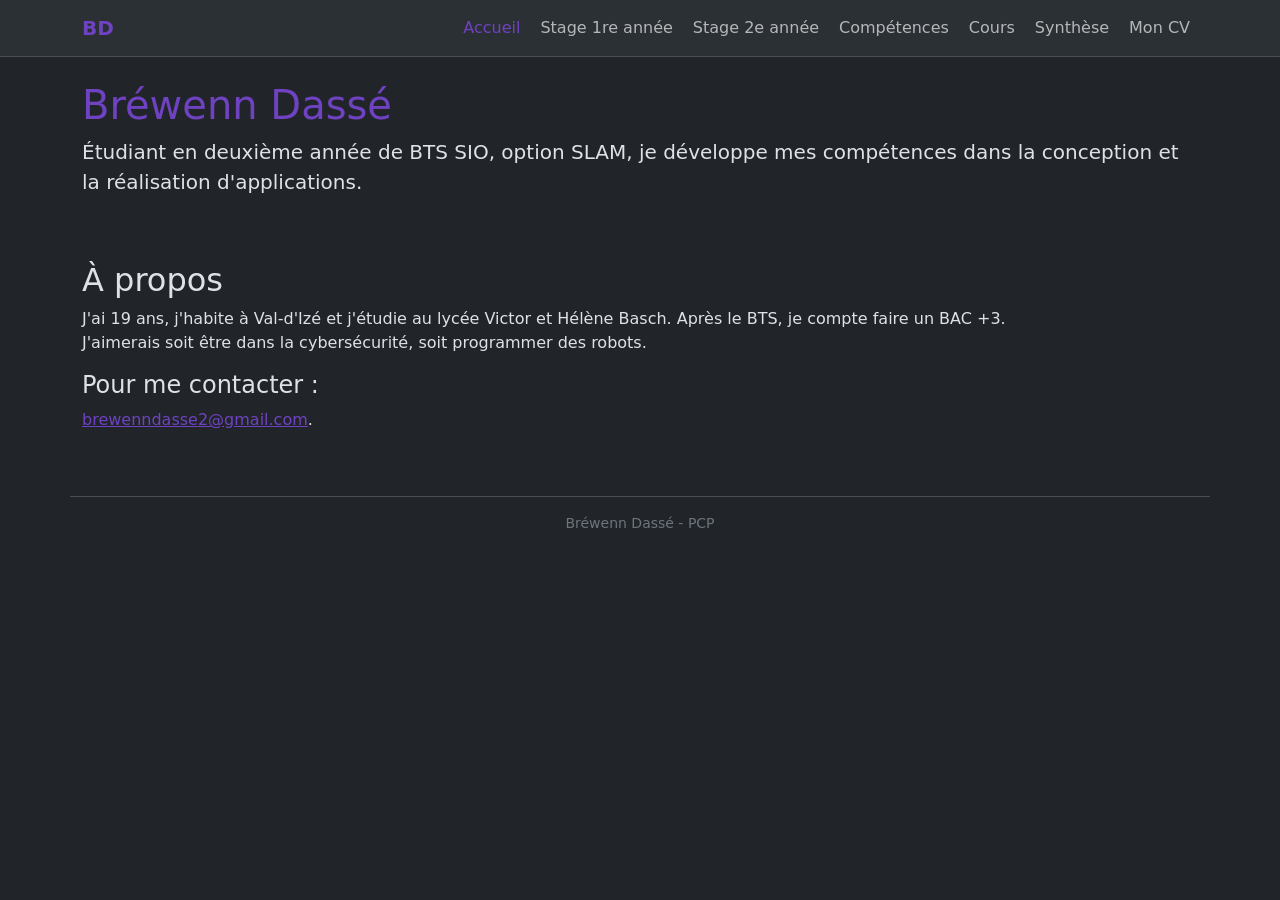
==== commit 0e4bedfd: "Modification du contact" ====
--- a/index.html
+++ b/index.html
@@ -11,7 +11,7 @@
 <body>
     <header class="navbar navbar-expand-xl bg-body-tertiary border-bottom py-2">
         <div class="container">
-            <a class="navbar-brand fw-semibold text-primary" href="index.html">BD.</a>
+            <a class="navbar-brand fw-semibold text-primary" href="index.html">BD</a>
             <button class="navbar-toggler" type="button" data-bs-toggle="collapse" data-bs-target="#main-navigation" aria-controls="main-navigation" aria-expanded="false" aria-label="Afficher la navigation">
                 <span class="navbar-toggler-icon"></span>
             </button>
@@ -31,7 +31,7 @@
 
     <main>
         <section class="container py-4" id="accueil">
-            <h1><span class="text-primary">Bréwenn Dassé</span>.</h1>
+            <h1><span class="text-primary">Bréwenn Dassé</span></h1>
             <p class="lead">
                 Étudiant en deuxième année de BTS SIO, option SLAM,
                 je développe mes compétences dans la conception et la
@@ -41,8 +41,9 @@
 
         <section class="container py-4" id="profil">
             <h2>À propos</h2>
-            <p>J'ai 19 ans, j'habite à Val-d'Izé et j'étudie au lycée Victor et Hélène Basch. Après le BTS, j'aimerais travailler dans la cybersécurité ou programmer des robots et des machines.</p>
-            <p>Pour me contacter : <a href="mailto:brewenndasse2@gmail.com">brewenndasse2@gmail.com</a>.</p>
+            <p>J'ai 19 ans, j'habite à Val-d'Izé et j'étudie au lycée Victor et Hélène Basch. Après le BTS, je compte faire un BAC +3.<br> J'aimerais soit être dans la cybersécurité, soit programmer des robots.</p>
+            <h4>Pour me contacter :</h4> 
+            <a href="mailto:brewenndasse2@gmail.com">brewenndasse2@gmail.com</a>.</p>
         </section>
     </main>
 
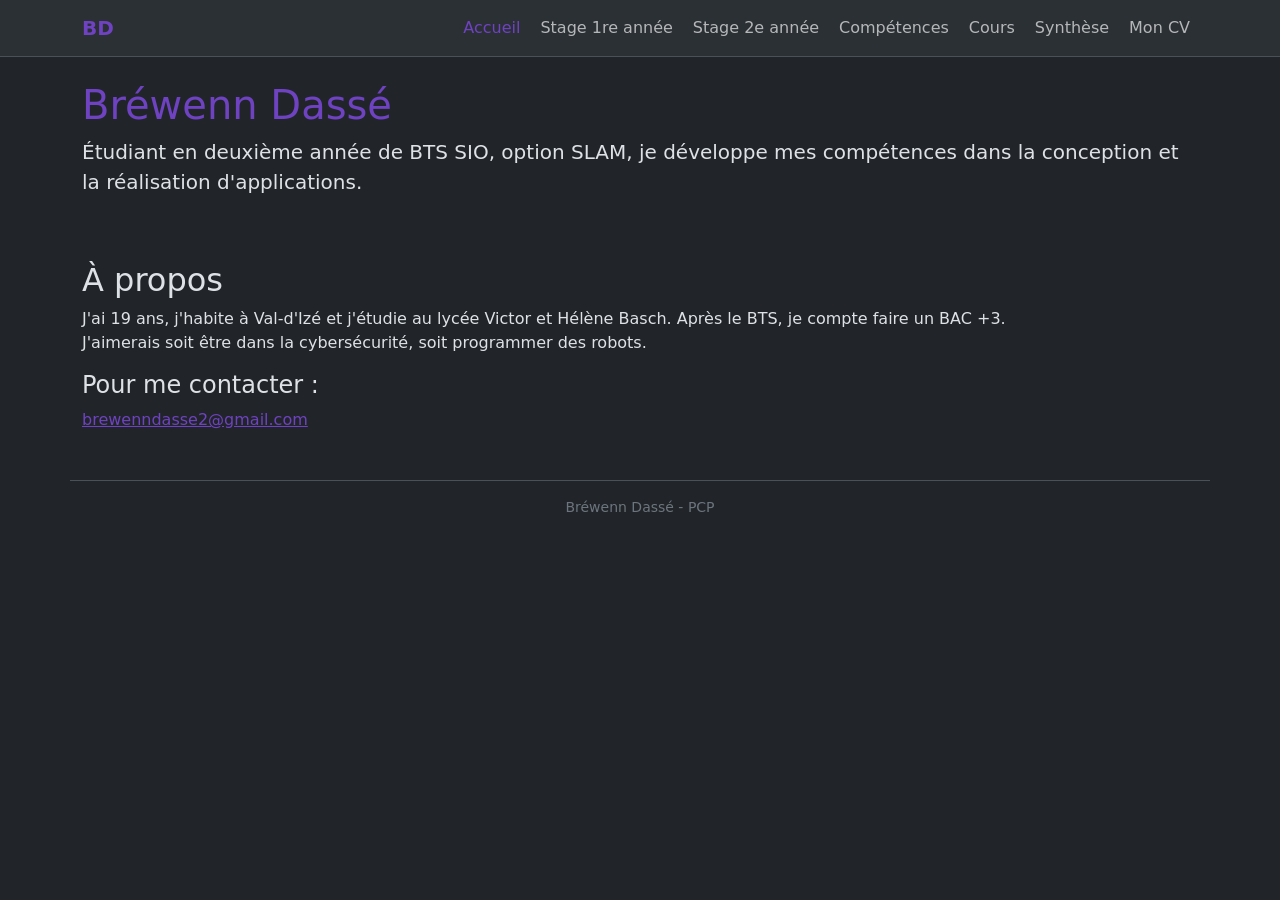
==== commit dcb9e290: "Changement tableau de synthèse" ====
--- a/index.html
+++ b/index.html
@@ -43,7 +43,7 @@
             <h2>À propos</h2>
             <p>J'ai 19 ans, j'habite à Val-d'Izé et j'étudie au lycée Victor et Hélène Basch. Après le BTS, je compte faire un BAC +3.<br> J'aimerais soit être dans la cybersécurité, soit programmer des robots.</p>
             <h4>Pour me contacter :</h4> 
-            <a href="mailto:brewenndasse2@gmail.com">brewenndasse2@gmail.com</a>.</p>
+            <a href="mailto:brewenndasse2@gmail.com">brewenndasse2@gmail.com</a>
         </section>
     </main>
 
